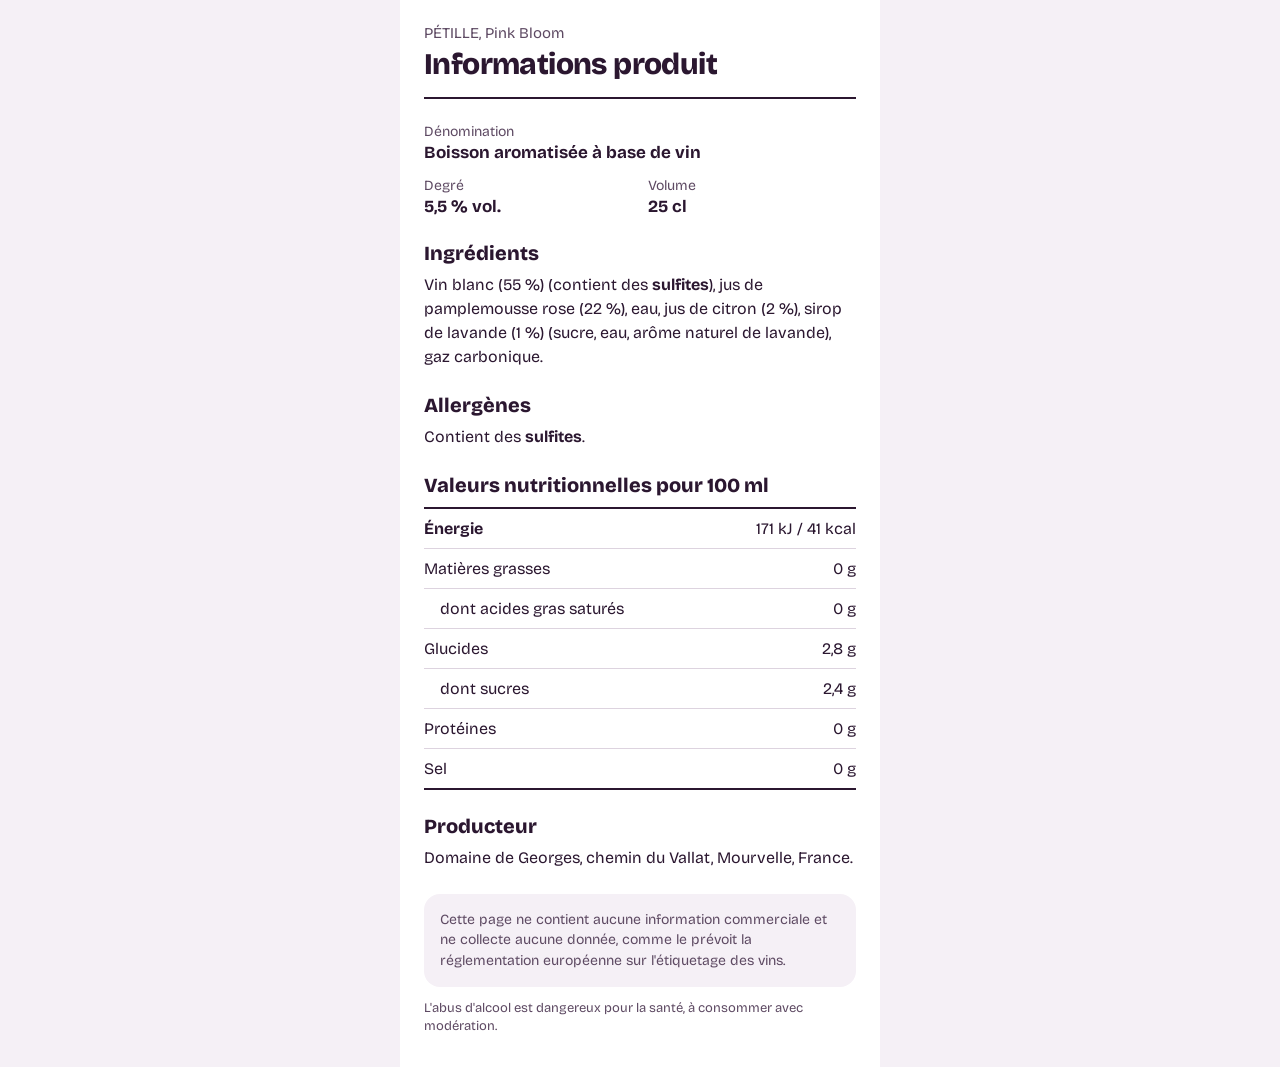
==== e-label/index.html @ fb4e4aaf "Logo dell'intestazione: la P decorata sostituisce la P della scritta Nuovo file logo-entete.webp (15" ====
<!doctype html>
<html lang="fr">
<head>
<meta charset="utf-8">
<meta name="viewport" content="width=device-width, initial-scale=1, viewport-fit=cover">
<meta name="theme-color" content="#FFFFFF">
<meta name="robots" content="noindex">
<title>Informations produit – PÉTILLE</title>
<link rel="icon" href="../assets/img/favicon-48.png" sizes="48x48" type="image/png">
<link rel="apple-touch-icon" href="../assets/img/apple-touch-icon.png">
<link rel="preload" href="../assets/fonts/bricolage-grotesque.woff2" as="font" type="font/woff2" crossorigin>
<link rel="stylesheet" href="../assets/style.css?v=11">
<script src="../assets/app.js?v=11"></script>
</head>
<body>
<div class="page elabel">

<header class="elabel-entete">
  <span class="elabel-produit">PÉTILLE, <span data-saveur="nom">Pink Bloom</span></span>
  <h1>Informations produit</h1>
</header>

<main class="elabel-corps">

<dl class="elabel-faits">
  <div class="elabel-large">
    <dt>Dénomination</dt>
    <dd data-alcool="avec">Boisson aromatisée à base de vin</dd>
    <dd data-alcool="sans">Boisson pétillante aux fruits, sans alcool</dd>
  </div>
  <div>
    <dt>Degré</dt>
    <dd data-alcool="avec">5,5&nbsp;% vol.</dd>
    <dd data-alcool="sans">Sans alcool</dd>
  </div>
  <div>
    <dt>Volume</dt>
    <dd>25&nbsp;cl</dd>
  </div>
</dl>

<section class="elabel-section" aria-labelledby="titre-ingredients">
  <h2 id="titre-ingredients">Ingrédients</h2>
  <p data-alcool="avec">Vin blanc (55&nbsp;%) (contient des <strong>sulfites</strong>), <span data-saveur="ingredients">jus de pamplemousse rose (22&nbsp;%), eau, jus de citron (2&nbsp;%), sirop de lavande (1&nbsp;%) (sucre, eau, arôme naturel de lavande)</span>, gaz carbonique.</p>
  <p data-alcool="sans"><span data-saveur="ingredients" data-majuscule>eau gazéifiée, jus de pomme (30&nbsp;%), purée de framboise (4&nbsp;%), jus de citron vert (1&nbsp;%)</span>.</p>
</section>

<section class="elabel-section" aria-labelledby="titre-allergenes">
  <h2 id="titre-allergenes">Allergènes</h2>
  <p data-alcool="avec">Contient des <strong>sulfites</strong>.</p>
  <p data-alcool="sans">Aucun allergène à déclarer.</p>
</section>

<section class="elabel-section elabel-section--tableau" aria-labelledby="titre-nutrition">
  <h2 id="titre-nutrition">Valeurs nutritionnelles pour 100&nbsp;ml</h2>
  <table class="nutrition">
    <tbody>
      <tr>
        <th scope="row" class="nutrition-principal">Énergie</th>
        <td><span data-saveur="kj">171</span>&nbsp;kJ / <span data-saveur="kcal">41</span>&nbsp;kcal</td>
      </tr>
      <tr>
        <th scope="row">Matières grasses</th>
        <td>0&nbsp;g</td>
      </tr>
      <tr>
        <th scope="row" class="nutrition-dont">dont acides gras saturés</th>
        <td>0&nbsp;g</td>
      </tr>
      <tr>
        <th scope="row">Glucides</th>
        <td><span data-saveur="glucides">2,8</span>&nbsp;g</td>
      </tr>
      <tr>
        <th scope="row" class="nutrition-dont">dont sucres</th>
        <td><span data-saveur="sucres">2,4</span>&nbsp;g</td>
      </tr>
      <tr>
        <th scope="row">Protéines</th>
        <td>0&nbsp;g</td>
      </tr>
      <tr>
        <th scope="row">Sel</th>
        <td>0&nbsp;g</td>
      </tr>
    </tbody>
  </table>
</section>

<section class="elabel-section" aria-labelledby="titre-producteur">
  <h2 id="titre-producteur">Producteur</h2>
  <p>Domaine de Georges, chemin du Vallat, Mourvelle, France.</p>
</section>

</main>

<footer class="elabel-pied">
  <p class="elabel-note">Cette page ne contient aucune information commerciale et ne collecte aucune donnée, comme le prévoit la réglementation européenne sur l'étiquetage des vins.</p>
  <p class="avertissement">L'abus d'alcool est dangereux pour la santé, à consommer avec modération.</p>
</footer>

</div>
</body>
</html>
---- assets/style.css ----
/* ==========================================================
   Pagina QR – stili condivisi
   ========================================================== */

@font-face {
  font-family: 'Bricolage Grotesque';
  font-style: normal;
  font-weight: 200 800;
  font-display: swap;
  src: url('fonts/bricolage-grotesque.woff2') format('woff2-variations'),
       url('fonts/bricolage-grotesque.woff2') format('woff2');
}

/* ---------- Token di design ---------- */
:root {
  /* Colori della saveur corrente (default: saveur 1, sovrascritti da app.js) */
  --saveur: #FFA3C2;
  --saveur-deep: #D94F86;
  --saveur-tint: #FFE9F1;

  /* Colori fissi */
  --ink: #2B1730;
  --ink-soft: #5E4A63;
  --on-ink: #F3EAF4;
  --paper: #FFFFFF;
  --line: #F1EAF2;
  --line-strong: #D9CCDC;
  --dash: #CDBFD0;
  --table-line: #DDD3DF;
  --panel: #F5F0F6;

  /* Mappa illustrativa (histoire.html) */
  --carte-terre: #F3F0EA;
  --carte-bois: #C8E6C1;
  --carte-eau: #AADAFF;
  --carte-vigne: #DFEBCD;
  --carte-rang: #B7CC9B;
  --carte-route-bord: #DAD5CB;
  --carte-axe: #FDE293;
  --carte-axe-bord: #EDC45A;
  --carte-bati: #E6E1DA;
  --carte-bati-bord: #D2CBC1;
  --carte-texte: #5F6368;
  --carte-texte-fort: #3C4043;
  --carte-village: #ECE7E0;
  --carte-texte-eau: #1A5C99;
  --carte-texte-bois: #2E6B34;
  --carte-repere: #E5483B;
  --carte-repere-bord: #B3261E;

  /* Raggi */
  --r-14: 14px;
  --r-16: 16px;
  --r-20: 20px;
  --r-24: 24px;
  --r-pill: 999px;

  --font: 'Bricolage Grotesque', 'Helvetica Neue', Helvetica, sans-serif;
  --page-max: 480px;
}

/* ---------- Base ---------- */
*,
*::before,
*::after { box-sizing: border-box; }

html {
  -webkit-text-size-adjust: 100%;
  text-size-adjust: 100%;
}

body {
  margin: 0;
  background: var(--paper);
  color: var(--ink);
  font-family: var(--font);
  -webkit-font-smoothing: antialiased;
}

h1, h2, p, ul, ol, dl, dd { margin: 0; }
ul, ol { padding: 0; list-style: none; }
svg { display: block; }
[hidden] { display: none !important; }

/* Variante sans alcool: <html data-sans-alcool> impostato da app.js */
[data-sans-alcool] [data-alcool="avec"],
:root:not([data-sans-alcool]) [data-alcool="sans"] { display: none !important; }

a { color: var(--ink); }
a:hover { color: var(--ink-soft); }

button { font-family: inherit; color: inherit; }

a:focus-visible,
button:focus-visible {
  outline: 3px solid var(--ink);
  outline-offset: 3px;
}

/* Colonna centrale: fluida sul telefono, centrata sugli schermi larghi */
.page {
  min-height: 100vh;
  min-height: 100svh;
  max-width: var(--page-max);
  margin: 0 auto;
  display: flex;
  flex-direction: column;
  background: var(--paper);
}

/* Schermi larghi (proiezione): fondo neutro ai lati della colonna */
@media (min-width: 600px) {
  body { background: var(--panel); }
}


/* ==========================================================
   Componenti
   ========================================================== */

/* ---------- Titoli di sezione ---------- */
h2 {
  font-size: 24px;
  line-height: 1.15;
  font-weight: 800;
  letter-spacing: -0.01em;
}

/* ---------- Intestazione ---------- */
.entete {
  display: flex;
  align-items: center;
  justify-content: space-between;
  gap: 12px;
  min-height: 60px;
  padding: 12px 16px 4px 24px;
}
.entete--saveur { background: var(--saveur); }
.entete--ligne {
  min-height: 68px;
  padding-bottom: 12px;
  border-bottom: 2px solid var(--line);
}
.marque-logo {
  display: block;
  height: 44px;
  width: auto;
}

/* ---------- Hero saveur ---------- */
.hero {
  display: flex;
  flex-direction: column;
  gap: 16px;
  padding: 16px 24px 28px;
  background: var(--saveur);
}
.hero-titre {
  display: flex;
  flex-direction: column;
  gap: 6px;
}
.hero h1 {
  font-size: 60px;
  line-height: 0.95;
  font-weight: 800;
  letter-spacing: -0.03em;
  overflow-wrap: break-word;
}
.hero-indice {
  font-size: 18px;
  line-height: 1.3;
}
.gouts {
  display: flex;
  flex-wrap: wrap;
  gap: 6px;
  margin-top: 6px;
}
.gouts li {
  padding: 4px 12px;
  border-radius: var(--r-pill);
  background: rgba(255, 255, 255, 0.6);
  font-size: 14px;
  font-weight: 600;
  line-height: 1.3;
}
.hero-corps {
  display: flex;
  align-items: flex-end;
  justify-content: space-between;
  gap: 16px;
}
.chiffres {
  padding-bottom: 6px;
  display: flex;
  flex-direction: column;
  gap: 14px;
}
.chiffres > div {
  display: flex;
  flex-direction: column;
  gap: 2px;
}
.chiffres dt { font-size: 14px; }
.chiffres dd {
  font-size: 22px;
  font-weight: 700;
}

/* ---------- Bottiglia SVG ---------- */
.bouteille { flex: 0 0 auto; }
.b-fond { fill: var(--paper); }
.b-liquide { fill: var(--saveur-deep); }
.b-contour {
  fill: none;
  stroke: var(--ink);
  stroke-width: 3;
  stroke-linejoin: round;
}
.b-encre { fill: var(--ink); }
.b-papier { fill: var(--paper); }
.b-etiquette {
  fill: var(--paper);
  stroke: var(--ink);
  stroke-width: 3;
}

/* ---------- Icone ---------- */
.trait {
  fill: none;
  stroke: var(--ink);
  stroke-width: 2;
  stroke-linejoin: round;
}
.trait--rond { stroke-linecap: round; }
.plein { fill: var(--ink); }

/* ---------- Blocchi di contenuto ---------- */
.bloc {
  display: flex;
  flex-direction: column;
  gap: 16px;
  padding: 28px 24px;
}
.bloc--suite { padding-top: 0; }
.bloc--g14 { gap: 14px; }
.bloc--g12 { gap: 12px; }
.note {
  font-size: 14px;
  line-height: 1.4;
  color: var(--ink-soft);
}

/* ---------- Griglia delle saveur ---------- */
.saveurs {
  gap: 14px;
  padding-bottom: 8px;
}
.saveurs-grille {
  display: grid;
  grid-template-columns: repeat(3, minmax(0, 1fr));
  gap: 8px;
}
.saveur-choix {
  display: flex;
  flex-direction: column;
  align-items: flex-start;
  gap: 10px;
  min-height: 88px;
  padding: 12px 10px;
  border-radius: var(--r-16);
  border: 2px solid var(--line-strong);
  background: var(--paper);
  color: var(--ink);
  text-align: left;
  cursor: pointer;
}
.saveur-choix[aria-pressed="true"] {
  border-color: var(--ink);
  background: var(--choix-tint);
}
.saveur-pastille {
  width: 22px;
  height: 22px;
  border-radius: 50%;
  border: 2px solid var(--ink);
  background: var(--choix-color);
}
.saveur-nom {
  font-size: 14px;
  font-weight: 700;
  line-height: 1.2;
  overflow-wrap: anywhere;
}
.saveur-mention {
  margin-top: -6px;
  font-size: 13px;
  line-height: 1.2;
}

/* ---------- Dans la bouteille ---------- */
.compo {
  display: flex;
  flex-direction: column;
  gap: 8px;
}
.compo-barre {
  display: flex;
  min-height: 48px;
  border: 2px solid var(--ink);
  border-radius: var(--r-14);
  overflow: hidden;
}
.compo-vin {
  flex: 0 0 55%;
  display: flex;
  align-items: center;
  padding: 0 14px;
  background: var(--saveur);
  font-size: 16px;
  font-weight: 700;
}
.compo-vin--fruits {
  flex: 0 0 auto;
  min-width: 35%;
  padding: 0 10px;
  white-space: nowrap;
}
.compo-aromes {
  flex: 1 1 auto;
  display: flex;
  align-items: center;
  padding: 0 12px;
  border-left: 2px solid var(--ink);
  font-size: 14px;
  color: var(--ink-soft);
}
.compo-liste {
  display: flex;
  flex-direction: column;
  gap: 14px;
  font-size: 17px;
  line-height: 1.4;
}

/* ---------- Comment le servir ---------- */
.service-carte {
  display: flex;
  align-items: center;
  gap: 14px;
  padding: 16px;
  border-radius: var(--r-16);
  background: var(--saveur-tint);
  font-size: 15px;
  line-height: 1.35;
}
.service-carte svg { flex: 0 0 auto; }
.service-texte {
  display: flex;
  flex-direction: column;
  gap: 2px;
}
.service-titre { font-weight: 700; }

/* ---------- Pulsanti ---------- */
.bouton {
  display: flex;
  align-items: center;
  justify-content: center;
  min-height: 52px;
  padding: 0 20px;
  border-radius: 26px;
  font-size: 17px;
  font-weight: 700;
  text-align: center;
  text-decoration: none;
  color: var(--ink);
}
.bouton:hover { color: var(--ink); }
.bouton--saveur { background: var(--saveur); }
.bouton--contour {
  border: 2px solid var(--ink);
  background: var(--paper);
}

/* ---------- Qui fait ce vin ---------- */
.vigneron {
  display: flex;
  flex-direction: column;
  gap: 12px;
  margin: 0 16px;
  padding: 24px;
  border-radius: var(--r-24);
  background: var(--ink);
  color: var(--paper);
}
.vigneron h2 { font-size: 26px; }
.vigneron:last-child { margin-bottom: 28px; }
.vigneron p {
  font-size: 16px;
  line-height: 1.4;
  color: var(--on-ink);
}
.vigneron .bouton { margin-top: 4px; }
.vigneron .bouton:focus-visible { outline-color: var(--paper); }

/* ---------- Piè di pagina ---------- */
.pied {
  margin-top: auto;
  display: flex;
  flex-direction: column;
  gap: 10px;
  padding: 20px 24px 28px;
  padding-bottom: max(28px, env(safe-area-inset-bottom));
  border-top: 2px solid var(--line);
}
main { flex: 1 0 auto; }
.pied-lien {
  display: flex;
  align-items: center;
  gap: 10px;
  min-height: 44px;
  font-size: 16px;
  font-weight: 600;
}
.pied-lien svg { flex: 0 0 auto; }
.avertissement {
  font-size: 13px;
  line-height: 1.4;
  color: var(--ink-soft);
}

/* ==========================================================
   Histoire
   ========================================================== */
.retour { padding: 8px 16px 0; }
.retour a {
  display: inline-flex;
  align-items: center;
  gap: 6px;
  min-height: 44px;
  padding: 0 8px;
  font-size: 16px;
  font-weight: 600;
  text-decoration: none;
}
.trait--fleche { stroke-width: 2.2; }

.texte {
  font-size: 17px;
  line-height: 1.5;
}
.texte--16 { font-size: 16px; }

.histoire-intro { padding-top: 8px; }
.monogramme {
  display: block;
  height: 96px;
  width: auto;
  margin: 0 auto;
}
.histoire-intro h1 {
  font-size: 34px;
  line-height: 1.05;
  font-weight: 800;
  letter-spacing: -0.02em;
}
.photo {
  display: block;
  width: 100%;
  height: auto;
  aspect-ratio: 3 / 2;
  object-fit: cover;
  border-radius: var(--r-24);
  background: var(--saveur-tint);
}
.carte {
  margin: 0;
  border: 2px solid var(--line-strong);
  border-radius: var(--r-20);
  overflow: hidden;
}
.carte svg {
  width: 100%;
  height: auto;
}
.carte-terre { fill: var(--carte-terre); }
.carte-bois { fill: var(--carte-bois); }
.carte-ruisseau {
  fill: none;
  stroke: var(--carte-eau);
  stroke-width: 5;
  stroke-linecap: round;
}
.carte-vigne { fill: var(--carte-vigne); }
.carte-rangs { fill: url(#rangs-vigne); }
.carte-rang { stroke: var(--carte-rang); stroke-width: 1; }
.carte-village { fill: var(--carte-village); }
.carte-bati {
  fill: var(--carte-bati);
  stroke: var(--carte-bati-bord);
  stroke-width: 0.8;
}
.carte-parcelle {
  fill: var(--saveur);
  stroke: var(--ink);
  stroke-width: 1.5;
  stroke-linejoin: round;
}
.carte-route-bord,
.carte-route,
.carte-chemin-bord,
.carte-chemin,
.carte-axe-bord,
.carte-axe { fill: none; stroke-linecap: round; }
.carte-route-bord { stroke: var(--carte-route-bord); stroke-width: 6.5; }
.carte-route { stroke: var(--paper); stroke-width: 4.5; }
.carte-chemin-bord { stroke: var(--carte-route-bord); stroke-width: 4.5; }
.carte-chemin { stroke: var(--paper); stroke-width: 2.8; }
.carte-axe-bord { stroke: var(--carte-axe-bord); stroke-width: 8.5; }
.carte-axe { stroke: var(--carte-axe); stroke-width: 6.5; }

/* Noms: police système et halo blanc, comme sur une application de cartes */
.carte-nom {
  fill: var(--carte-texte);
  font-family: -apple-system, BlinkMacSystemFont, 'Segoe UI', Roboto, 'Helvetica Neue', Arial, sans-serif;
  font-size: 9.5px;
  font-weight: 500;
  text-anchor: middle;
  stroke: var(--paper);
  stroke-width: 3px;
  stroke-linejoin: round;
  paint-order: stroke;
}
.carte-nom--eau { fill: var(--carte-texte-eau); font-style: italic; }
.carte-nom--bois { fill: var(--carte-texte-bois); font-style: italic; }
.carte-nom--village {
  fill: var(--carte-texte-fort);
  font-size: 12px;
  font-weight: 700;
}
.carte-nom--hameau {
  fill: var(--carte-texte-fort);
  font-size: 10px;
  font-weight: 600;
}
.carte-nom--repere {
  fill: var(--ink);
  font-size: 10.5px;
  font-weight: 700;
}
.carte-nom--legende {
  fill: var(--ink);
  font-weight: 600;
  text-anchor: start;
  stroke: none;
}
.carte-nom--echelle { fill: var(--ink); font-weight: 600; }
.carte-bouclier rect {
  fill: var(--paper);
  stroke: var(--carte-route-bord);
  stroke-width: 1;
}
.carte-nom--bouclier {
  fill: var(--carte-texte-fort);
  font-family: -apple-system, BlinkMacSystemFont, 'Segoe UI', Roboto, 'Helvetica Neue', Arial, sans-serif;
  font-size: 8.5px;
  font-weight: 700;
  text-anchor: middle;
}
.carte-repere {
  fill: var(--carte-repere);
  stroke: var(--carte-repere-bord);
  stroke-width: 1;
}
.carte-repere-point { fill: var(--paper); }
.carte-ombre { fill: var(--ink); fill-opacity: 0.25; }
.carte-cartouche {
  fill: var(--paper);
  fill-opacity: 0.92;
  stroke: var(--carte-route-bord);
  stroke-width: 1;
}
.carte-echelle {
  fill: none;
  stroke: var(--ink);
  stroke-width: 1.5;
  stroke-linejoin: round;
}

.etapes {
  display: flex;
  flex-direction: column;
  gap: 18px;
}
.etapes li {
  display: flex;
  align-items: flex-start;
  gap: 14px;
}
.etape-num {
  flex: 0 0 36px;
  height: 36px;
  display: flex;
  align-items: center;
  justify-content: center;
  border-radius: 50%;
  background: var(--saveur);
  font-size: 17px;
  font-weight: 800;
}
.etapes li > div {
  display: flex;
  flex-direction: column;
  gap: 4px;
}
.etapes strong { font-size: 17px; }
.etapes li span:not(.etape-num) {
  font-size: 16px;
  line-height: 1.45;
  color: var(--ink-soft);
}

.edition {
  display: flex;
  align-items: center;
  gap: 16px;
  margin: 0 16px 28px;
  padding: 20px;
  border: 2px solid var(--ink);
  border-radius: var(--r-24);
}
.edition-visuel {
  flex: 0 0 76px;
  height: 100px;
  display: flex;
  align-items: center;
  justify-content: center;
  padding: 6px;
  border-radius: 12px;
  background: var(--saveur);
}
/* Bottiglia con etichetta « dipinta » nei colori dei gusti (decorativa) */
.ea-verre {
  fill: var(--paper);
  stroke: var(--ink);
  stroke-width: 2;
  stroke-linejoin: round;
}
.ea-encre { fill: var(--ink); }
.ea-etiquette {
  fill: var(--paper);
  stroke: var(--ink);
  stroke-width: 1.5;
}
.ea-trait {
  fill: none;
  stroke-width: 2.6;
  stroke-linecap: round;
}
.ea-1 { stroke: #D94F86; }
.ea-2 { stroke: #7E57C2; }
.ea-3 { stroke: #3E8F3A; }
.ea-4 { fill: #D9621A; }
.edition-texte {
  display: flex;
  flex-direction: column;
  gap: 6px;
}
.edition h2 {
  font-size: 20px;
  line-height: 1.2;
  letter-spacing: 0;
}
.edition p {
  font-size: 15px;
  line-height: 1.45;
  color: var(--ink-soft);
}

.lieux { display: flex; flex-direction: column; }
.lieux li {
  display: flex;
  align-items: center;
  gap: 12px;
  min-height: 52px;
  border-bottom: 2px solid var(--line);
  font-size: 16px;
}
.lieux svg { flex: 0 0 auto; }
.lieux + .bouton { margin-top: 4px; }

/* ==========================================================
   E-label
   ========================================================== */
.elabel {
  gap: 24px;
  padding: 24px 24px 32px;
  padding-bottom: max(32px, env(safe-area-inset-bottom));
}
.elabel-entete {
  display: flex;
  flex-direction: column;
  gap: 6px;
  padding-bottom: 16px;
  border-bottom: 2px solid var(--ink);
}
.elabel-produit {
  font-size: 15px;
  color: var(--ink-soft);
}
.elabel h1 {
  font-size: 30px;
  line-height: 1.1;
  font-weight: 800;
  letter-spacing: -0.02em;
}
.elabel h2 {
  font-size: 20px;
  line-height: 1.2;
  letter-spacing: 0;
}
.elabel-corps {
  display: flex;
  flex-direction: column;
  gap: 24px;
}

.elabel-faits {
  display: grid;
  grid-template-columns: repeat(2, minmax(0, 1fr));
  gap: 14px 16px;
}
.elabel-faits > div {
  display: flex;
  flex-direction: column;
  gap: 2px;
}
.elabel-faits .elabel-large { grid-column: 1 / -1; }
.elabel-faits dt {
  font-size: 14px;
  color: var(--ink-soft);
}
.elabel-faits dd {
  font-size: 17px;
  font-weight: 700;
}

.elabel-section {
  display: flex;
  flex-direction: column;
  gap: 8px;
}
.elabel-section--tableau { gap: 10px; }
.elabel-section p {
  font-size: 16px;
  line-height: 1.5;
}

.nutrition {
  width: 100%;
  border-collapse: collapse;
  font-size: 16px;
}
.nutrition tr { border-top: 1px solid var(--table-line); }
.nutrition tr:first-child { border-top: 2px solid var(--ink); }
.nutrition tr:last-child { border-bottom: 2px solid var(--ink); }
.nutrition th,
.nutrition td { padding: 10px 0; }
.nutrition th {
  text-align: left;
  font-weight: 400;
}
.nutrition td { text-align: right; }
.nutrition .nutrition-principal { font-weight: 700; }
.nutrition .nutrition-dont { padding-left: 16px; }

.elabel-pied {
  margin-top: auto;
  display: flex;
  flex-direction: column;
  gap: 12px;
}
.elabel-note {
  padding: 16px;
  border-radius: var(--r-16);
  background: var(--panel);
  font-size: 14px;
  line-height: 1.45;
  color: var(--ink-soft);
}

/* ==========================================================
   Points de vente
   ========================================================== */
@media (prefers-reduced-motion: no-preference) {
  html { scroll-behavior: smooth; }
}
sup { line-height: 0; }

.pdv-intro { padding-top: 8px; }
.pdv-intro h1 {
  font-size: 34px;
  line-height: 1.05;
  font-weight: 800;
  letter-spacing: -0.02em;
}
.villes {
  display: flex;
  flex-wrap: wrap;
  gap: 8px;
}
.villes a {
  display: flex;
  align-items: center;
  min-height: 44px;
  padding: 0 16px;
  border: 2px solid var(--line-strong);
  border-radius: var(--r-pill);
  font-size: 15px;
  font-weight: 600;
  text-decoration: none;
}
.villes a:hover {
  border-color: var(--ink);
  color: var(--ink);
}
.ville { scroll-margin-top: 16px; }
.lieu-texte {
  display: flex;
  flex-direction: column;
  gap: 2px;
  padding: 10px 0;
}
.lieu-texte strong { font-weight: 700; }
.lieu-texte span {
  font-size: 14px;
  line-height: 1.35;
  color: var(--ink-soft);
}
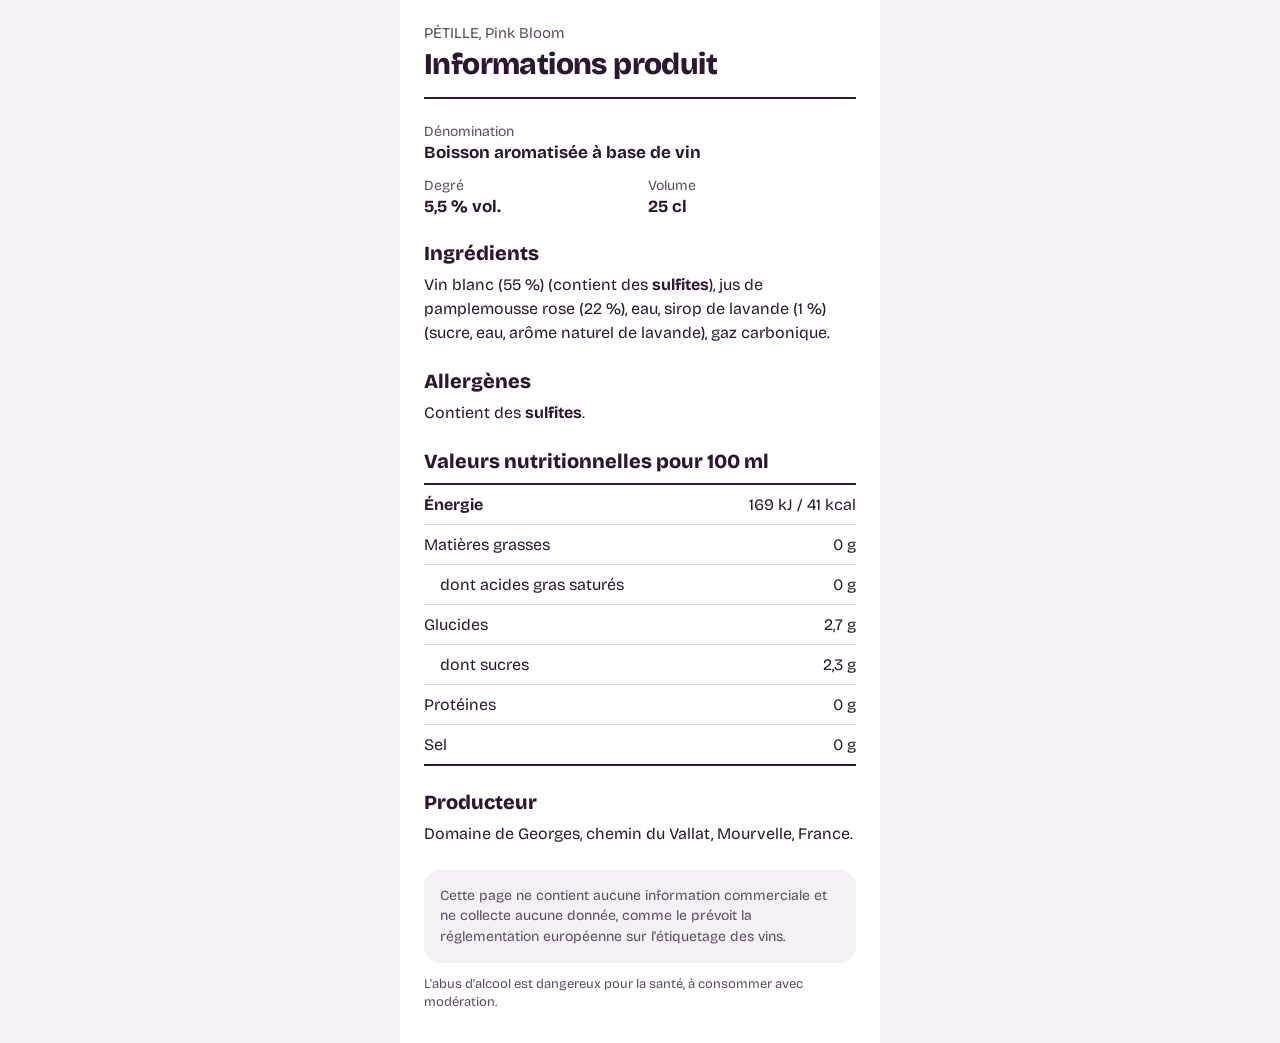
==== commit d7ecaba1: "Ricette aggiornate: Mango e White Blossom, valori ricalcolati Pink Bloom senza limone, Hibiscus Kiss" ====
--- a/e-label/index.html
+++ b/e-label/index.html
@@ -9,8 +9,8 @@
 <link rel="icon" href="../assets/img/favicon-48.png" sizes="48x48" type="image/png">
 <link rel="apple-touch-icon" href="../assets/img/apple-touch-icon.png">
 <link rel="preload" href="../assets/fonts/bricolage-grotesque.woff2" as="font" type="font/woff2" crossorigin>
-<link rel="stylesheet" href="../assets/style.css?v=11">
-<script src="../assets/app.js?v=11"></script>
+<link rel="stylesheet" href="../assets/style.css?v=12">
+<script src="../assets/app.js?v=12"></script>
 </head>
 <body>
 <div class="page elabel">
@@ -41,8 +41,8 @@
 
 <section class="elabel-section" aria-labelledby="titre-ingredients">
   <h2 id="titre-ingredients">Ingrédients</h2>
-  <p data-alcool="avec">Vin blanc (55&nbsp;%) (contient des <strong>sulfites</strong>), <span data-saveur="ingredients">jus de pamplemousse rose (22&nbsp;%), eau, jus de citron (2&nbsp;%), sirop de lavande (1&nbsp;%) (sucre, eau, arôme naturel de lavande)</span>, gaz carbonique.</p>
-  <p data-alcool="sans"><span data-saveur="ingredients" data-majuscule>eau gazéifiée, jus de pomme (30&nbsp;%), purée de framboise (4&nbsp;%), jus de citron vert (1&nbsp;%)</span>.</p>
+  <p data-alcool="avec">Vin blanc (55&nbsp;%) (contient des <strong>sulfites</strong>), <span data-saveur="ingredients">jus de pamplemousse rose (22&nbsp;%), eau, sirop de lavande (1&nbsp;%) (sucre, eau, arôme naturel de lavande)</span>, gaz carbonique.</p>
+  <p data-alcool="sans"><span data-saveur="ingredients" data-majuscule>eau gazéifiée, jus de raisin blanc (Ugni blanc) (20&nbsp;%), purée de framboise (5&nbsp;%)</span>.</p>
 </section>
 
 <section class="elabel-section" aria-labelledby="titre-allergenes">
@@ -57,7 +57,7 @@
     <tbody>
       <tr>
         <th scope="row" class="nutrition-principal">Énergie</th>
-        <td><span data-saveur="kj">171</span>&nbsp;kJ / <span data-saveur="kcal">41</span>&nbsp;kcal</td>
+        <td><span data-saveur="kj">169</span>&nbsp;kJ / <span data-saveur="kcal">41</span>&nbsp;kcal</td>
       </tr>
       <tr>
         <th scope="row">Matières grasses</th>
@@ -69,11 +69,11 @@
       </tr>
       <tr>
         <th scope="row">Glucides</th>
-        <td><span data-saveur="glucides">2,8</span>&nbsp;g</td>
+        <td><span data-saveur="glucides">2,7</span>&nbsp;g</td>
       </tr>
       <tr>
         <th scope="row" class="nutrition-dont">dont sucres</th>
-        <td><span data-saveur="sucres">2,4</span>&nbsp;g</td>
+        <td><span data-saveur="sucres">2,3</span>&nbsp;g</td>
       </tr>
       <tr>
         <th scope="row">Protéines</th>
--- a/assets/style.css
+++ b/assets/style.css
@@ -323,7 +323,7 @@
 }
 .compo-vin--fruits {
   flex: 0 0 auto;
-  min-width: 35%;
+  min-width: 25%;
   padding: 0 10px;
   white-space: nowrap;
 }
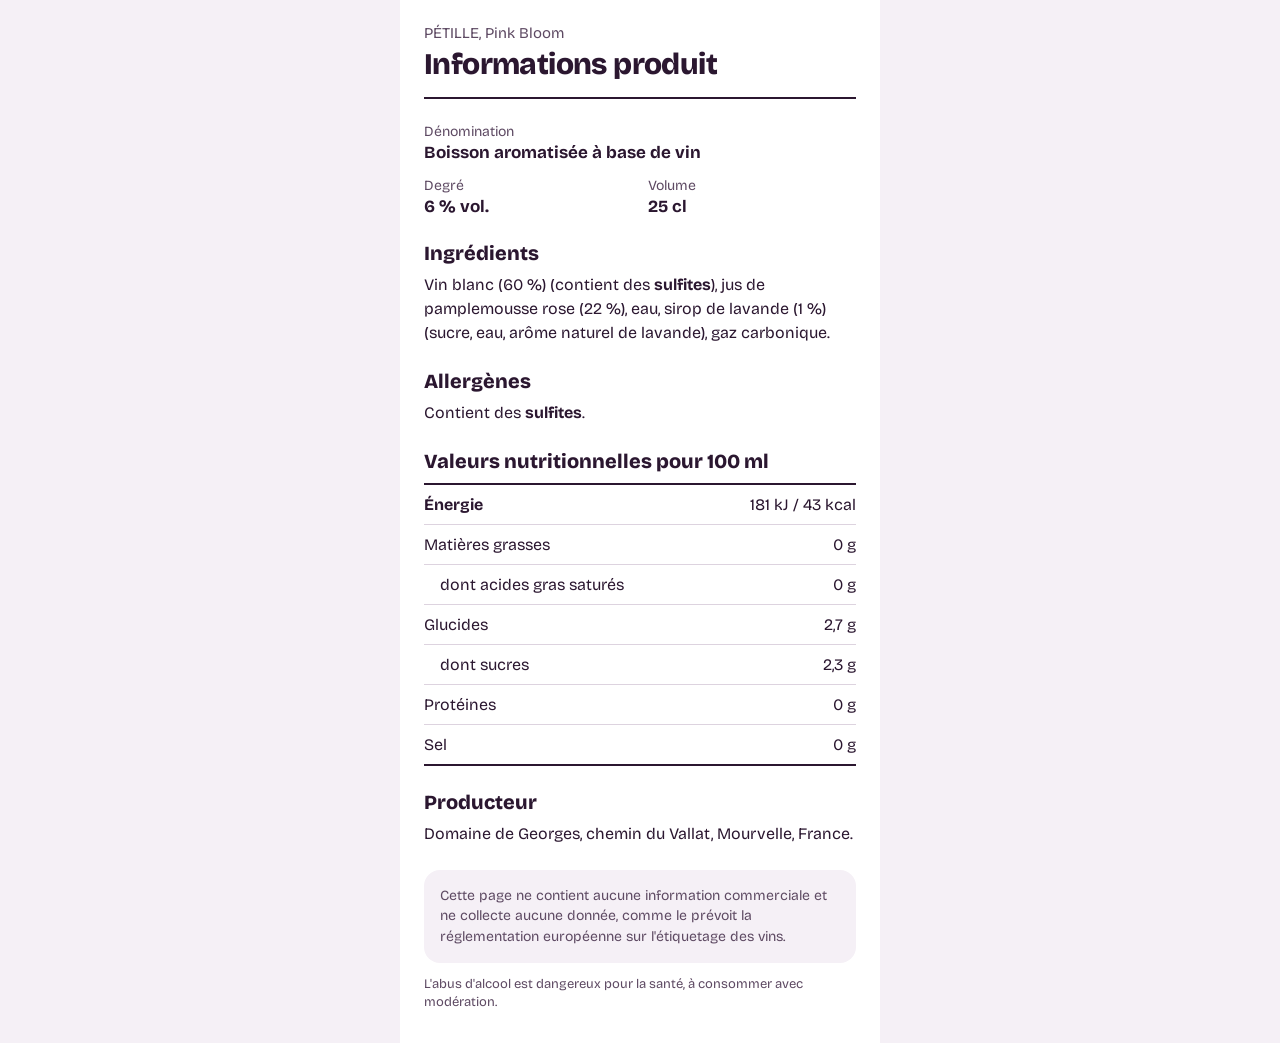
==== commit a46e2b92: "Vino al 60 % e 6 % vol: composizioni e valori ricalcolati Hero, barra (60 %), degré ed elenco ingred" ====
--- a/e-label/index.html
+++ b/e-label/index.html
@@ -9,8 +9,8 @@
 <link rel="icon" href="../assets/img/favicon-48.png" sizes="48x48" type="image/png">
 <link rel="apple-touch-icon" href="../assets/img/apple-touch-icon.png">
 <link rel="preload" href="../assets/fonts/bricolage-grotesque.woff2" as="font" type="font/woff2" crossorigin>
-<link rel="stylesheet" href="../assets/style.css?v=12">
-<script src="../assets/app.js?v=12"></script>
+<link rel="stylesheet" href="../assets/style.css?v=13">
+<script src="../assets/app.js?v=13"></script>
 </head>
 <body>
 <div class="page elabel">
@@ -30,7 +30,7 @@
   </div>
   <div>
     <dt>Degré</dt>
-    <dd data-alcool="avec">5,5&nbsp;% vol.</dd>
+    <dd data-alcool="avec">6&nbsp;% vol.</dd>
     <dd data-alcool="sans">Sans alcool</dd>
   </div>
   <div>
@@ -41,7 +41,7 @@
 
 <section class="elabel-section" aria-labelledby="titre-ingredients">
   <h2 id="titre-ingredients">Ingrédients</h2>
-  <p data-alcool="avec">Vin blanc (55&nbsp;%) (contient des <strong>sulfites</strong>), <span data-saveur="ingredients">jus de pamplemousse rose (22&nbsp;%), eau, sirop de lavande (1&nbsp;%) (sucre, eau, arôme naturel de lavande)</span>, gaz carbonique.</p>
+  <p data-alcool="avec">Vin blanc (60&nbsp;%) (contient des <strong>sulfites</strong>), <span data-saveur="ingredients">jus de pamplemousse rose (22&nbsp;%), eau, sirop de lavande (1&nbsp;%) (sucre, eau, arôme naturel de lavande)</span>, gaz carbonique.</p>
   <p data-alcool="sans"><span data-saveur="ingredients" data-majuscule>eau gazéifiée, jus de raisin blanc (Ugni blanc) (20&nbsp;%), purée de framboise (5&nbsp;%)</span>.</p>
 </section>
 
@@ -57,7 +57,7 @@
     <tbody>
       <tr>
         <th scope="row" class="nutrition-principal">Énergie</th>
-        <td><span data-saveur="kj">169</span>&nbsp;kJ / <span data-saveur="kcal">41</span>&nbsp;kcal</td>
+        <td><span data-saveur="kj">181</span>&nbsp;kJ / <span data-saveur="kcal">43</span>&nbsp;kcal</td>
       </tr>
       <tr>
         <th scope="row">Matières grasses</th>
--- a/assets/style.css
+++ b/assets/style.css
@@ -313,7 +313,7 @@
   overflow: hidden;
 }
 .compo-vin {
-  flex: 0 0 55%;
+  flex: 0 0 60%;
   display: flex;
   align-items: center;
   padding: 0 14px;
